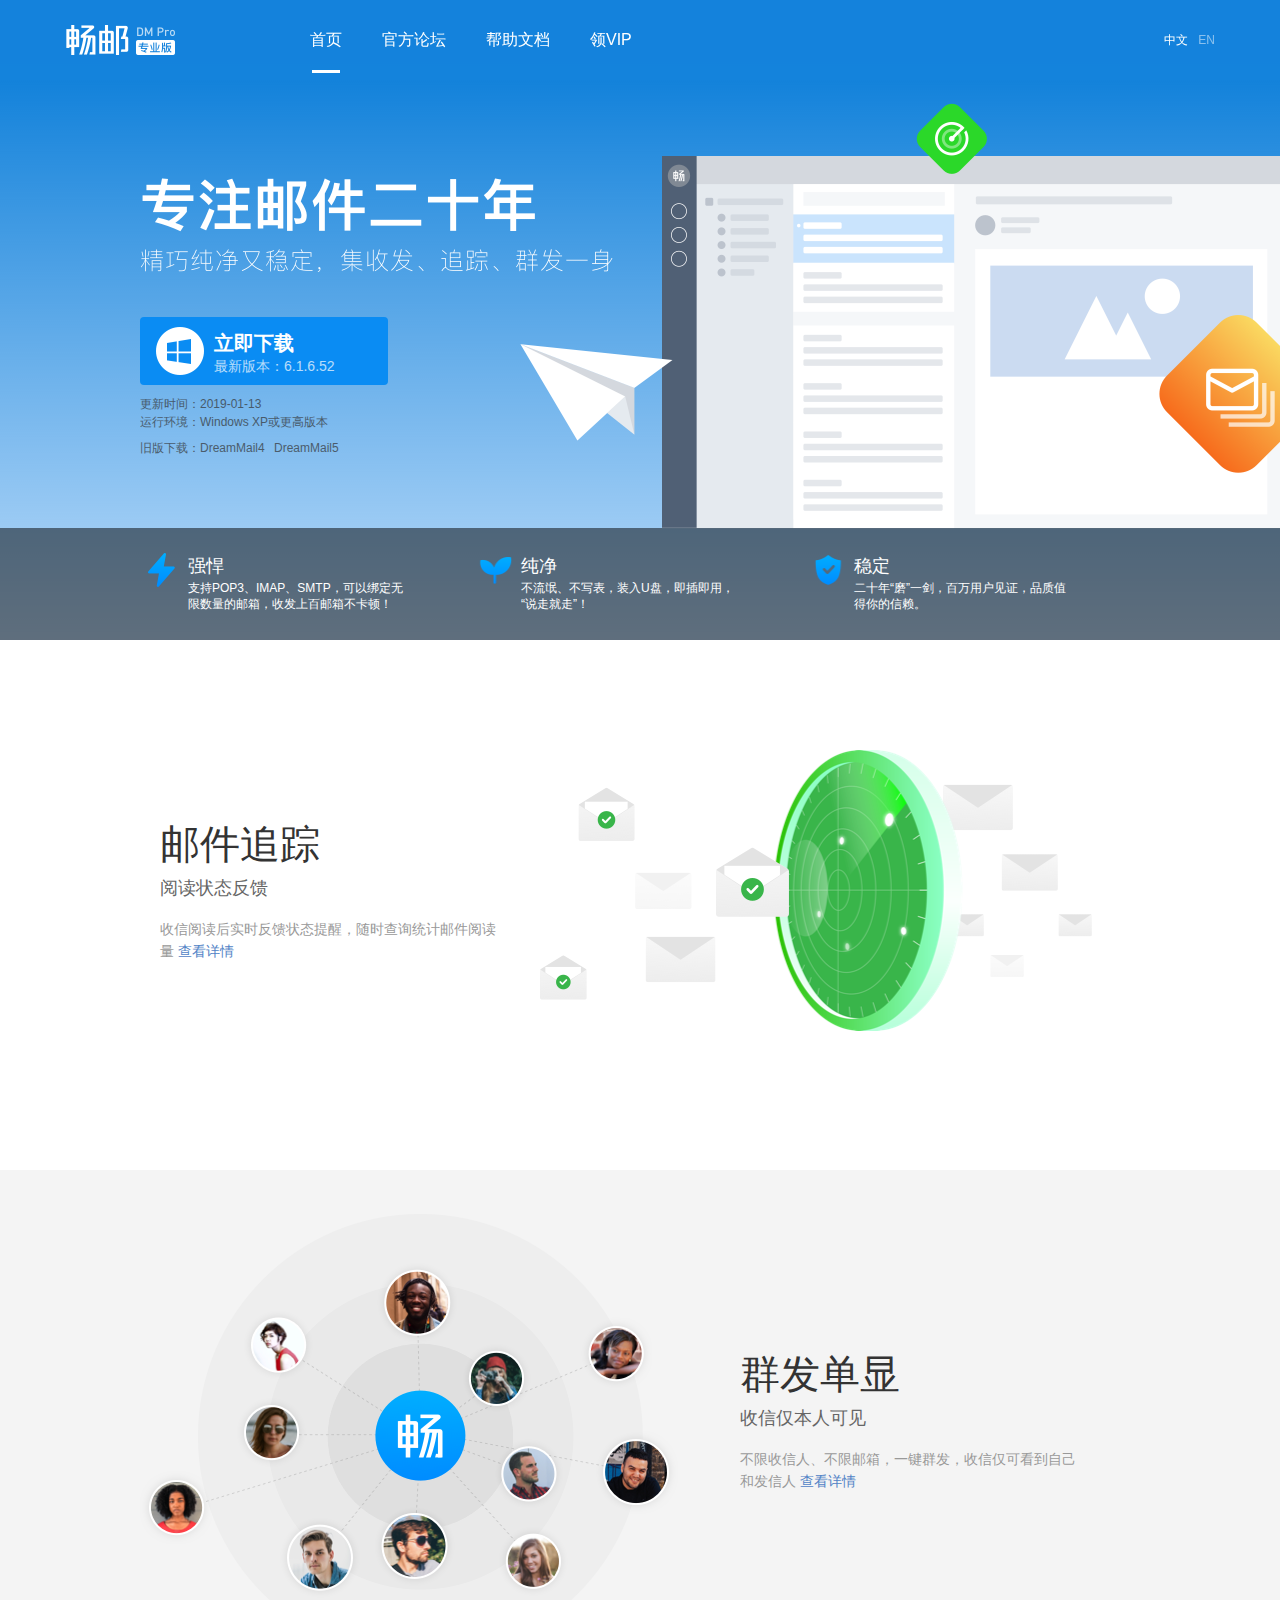
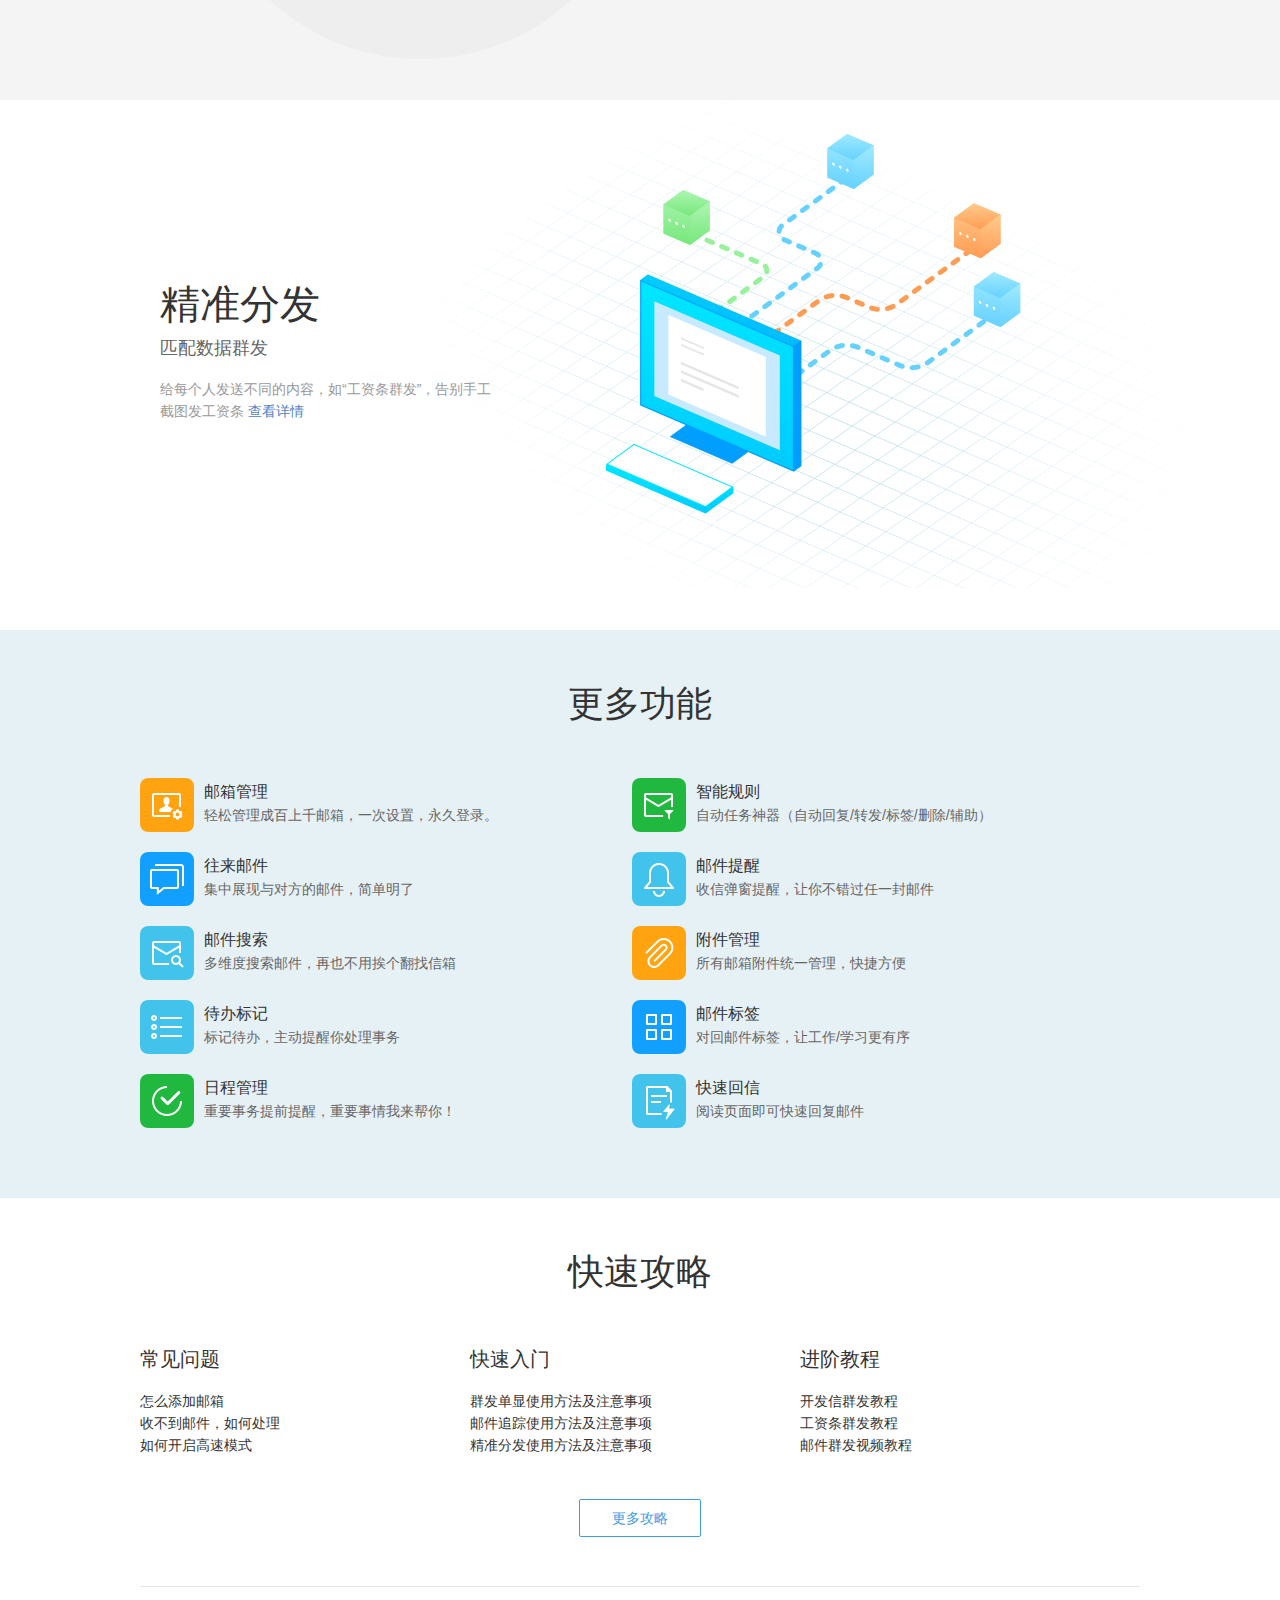
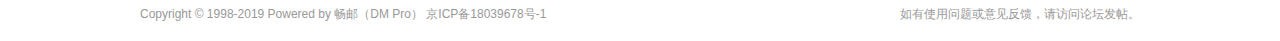
==== index.html @ c3b3b172 "首次上传" ====
<!doctype html>
<html>
<head>
	<meta charset="UTF-8">
	<link rel="stylesheet" type="text/css" href="style.css" />
	<title>畅邮（DM Pro）邮箱客户端，集邮箱管理，邮件收发、批量群发、阅读追踪，客户管理于一身！</title>
	<meta name="Keywords" content="邮箱，邮件，梦幻快车，畅邮，DM,DM Pro,dreammail，DreamMail，邮箱客户端，企业邮箱客户端，邮箱app，企业邮箱，邮箱管理，邮件管理，PC版邮箱，Windows版邮箱,外贸邮箱，外贸邮件，邮件群发，工资条群发，客户群发，免费群发">
    <meta name="description" content="畅邮（DM Pro）电子邮箱客户端：原DreamMail「梦幻快车」邮件客户端升级版，集邮箱管理、邮件收发、批量群发、客户管理、邮件追踪于一身，精巧！纯净！稳定！自诞生已有二十年历史，我们坚持梦想、不忘初衷！">
</head>
<body>
	<div class="top1">
		<div id="header">
			<div class="container">
				<div class="logo"> <a href="/" target=blank><img src="images/Logo@2x.png" width="170" height="40" alt=""/></a> </div>
				<ul class="nav">
					<li class="selected"><a href="/" target=blank>首页</a><span class="curr"></span></li>
					<li><a href="//bbs.cymailer.com/?web" target=blank>官方论坛</a><span class="curr"></span></li>
					<li><a href="//bbs.cymailer.com/t/help?web" target=blank>帮助文档</a><span class="curr"></span></li>
					<li><a href="http://bbs.cymailer.com/d/166?web" target=blank>领VIP</a><span class="curr"></span></li>
				</ul>
				<div class="language">
					<a href="/en">EN</a>
					<a class="curr" href="#">中文</a>
				</div>
			</div>
		</div>
		<div class="banner">
			<div class="container">
				<img class="slogan" src="images/text.png" width="473" height="95" alt="" />
				<a href="//dl.cy-email.com/dm6/Download/dmpro_setup6.1.6.52.exe" class="download"><i class="icon"></i><p>立即下载</p><span>最新版本：6.1.6.52</span></a>
				<div class="details">
					<p>更新时间：2019-01-13</p>
					<p>运行环境：Windows XP或更高版本</p>
					<p class="old_vesion">旧版下载：<a href="//vipdl.cy-email.com/dm4/DreamMail4692_Setup.exe">DreamMail4</a> <a href="//vipdl.cy-email.com/old/dm5_setup5.16.1009.1001.exe">DreamMail5</a></p>
				</div>
			</div>
			<div class="bg_img"></div>
		</div>
		<div class="features">
			<ul>
				<li>
					<img src="images/icon1.png" width="44" height="44" alt="" />
					<div class="content">
						<h2>强悍</h2>
						<p>支持POP3、IMAP、SMTP，可以绑定无限数量的邮箱，收发上百邮箱不卡顿！
							<p>
					</div>
				</li>
				<li>
					<img src="images/icon2.png" width="44" height="44" alt="" />
					<div class="content">
						<h2>纯净</h2>
						<p>不流氓、不写表，装入U盘，即插即用，“说走就走”！
							<p>
					</div>
				</li>
				<li>
					<img src="images/icon3.png" width="44" height="44" alt="" />
					<div class="content">
						<h2>稳定</h2>
						<p>二十年“磨”一剑，百万用户见证，品质值得你的信赖。
							<p>
					</div>
				</li>
			</ul>
		</div>
	</div>
	<div class="section2">
		<div class="wrap">
			<div class="describtion">
				<h1>邮件追踪</h1>
				<h2>阅读状态反馈</h2>
				<p>收信阅读后实时反馈状态提醒，随时查询统计邮件阅读量 <a href="//bbs.cymailer.com/d/198?web">查看详情</a></p>
			</div>
			<div class="des_pic"></div>
		</div>
	</div>
	<div class="section3">
		<div class="wrap">
			<div class="describtion">
				<h1>群发单显</h1>
				<h2>收信仅本人可见</h2>
				<p>不限收信人、不限邮箱，一键群发，收信仅可看到自己和发信人 <a href="//bbs.cymailer.com/d/197?web">查看详情</a></p>
			</div>
			<div class="des_pic"></div>
		</div>
	</div>
	<div class="section4">
		<div class="wrap">
			<div class="describtion">
				<h1>精准分发</h1>
				<h2>匹配数据群发</h2>
				<p>给每个人发送不同的内容，如“工资条群发”，告别手工截图发工资条 <a href="//bbs.cymailer.com/d/101?web">查看详情</a></p>
			</div>
			<div class="des_pic"></div>
		</div>
	</div>
	<div class="section5">
		<div>
			<h1>更多功能</h1></div>
		<ul>
			<li>
	    		<a href="//bbs.cymailer.com/d/101?web">
				<div class="icon"><i style="left:0; top:0;"></i></div>
				<h3>邮箱管理</h3>
				<p>轻松管理成百上千邮箱，一次设置，永久登录。</p>
				</a>
			</li>
			<li>
	    		<a href="//bbs.cymailer.com/d/101?web">
				<div class="icon"><i style="left:-74px; top:0;"></i></div>
				<h3>智能规则</h3>
				<p>自动任务神器（自动回复/转发/标签/删除/辅助）</p>
				</a>
			</li>
			<li>
	    		<a href="//bbs.cymailer.com/d/101?web">
				<div class="icon"><i style="left:0; top:-74px;"></i></div>
				<h3>往来邮件</h3>
				<p>集中展现与对方的邮件，简单明了</p>
				</a>
			</li>
			<li>
			    <a href="//bbs.cymailer.com/d/101?web">
				<div class="icon"><i style="left:-74px; top:-74px;"></i></div>
				<h3>邮件提醒</h3>
				<p>收信弹窗提醒，让你不错过任一封邮件</p>
				</a>
			</li>
			<li>
			    <a href="//bbs.cymailer.com/d/101?web">
				<div class="icon"><i style="left:0; top:-148px;"></i></div>
				<h3>邮件搜索</h3>
				<p>多维度搜索邮件，再也不用挨个翻找信箱</p>
				</a>
			</li>
			<li>
		        <a href="//bbs.cymailer.com/d/101?web">
				<div class="icon"><i style="left:-74px; top:-148px;"></i></div>
				<h3>附件管理</h3>
				<p>所有邮箱附件统一管理，快捷方便</p>
				</a>
			</li>
			<li>
		    	<a href="//bbs.cymailer.com/d/101?web">
				<div class="icon"><i style="left:0; top:-222px;"></i></div>
				<h3>待办标记</h3>
				<p>标记待办，主动提醒你处理事务</p>
				</a>
			</li>
			<li>
		     	<a href="//bbs.cymailer.com/d/101?web">
				<div class="icon"><i style="left:-74px; top:-222px;"></i></div>
				<h3>邮件标签</h3>
				<p>对回邮件标签，让工作/学习更有序</p>
				</a>
			</li>
			<li>
			    <a href="//bbs.cymailer.com/d/101?web">
				<div class="icon"><i style="left:0; top:-296px;"></i></div>
				<h3>日程管理</h3>
				<p>重要事务提前提醒，重要事情我来帮你！</p>
				</a>
			</li>
			<li>
		       	<a href="//bbs.cymailer.com/d/101?web">
				<div class="icon"><i style="left:-74px; top:-296px;"></i></div>
				<h3>快速回信</h3>
				<p>阅读页面即可快速回复邮件</p>
				</a>
			</li>
		</ul>

	</div>
	<div class="section6">
		<div>
			<h1>快速攻略</h1></div>
		<div class="wrap">
			<div class="container">
				<h3>常见问题</h3>
				<ul>
					<li><a href="//bbs.cymailer.com/d/213?web" target="_blank">怎么添加邮箱</a></li>
					<li><a href="//bbs.cymailer.com/d/213?web" target="_blank">收不到邮件，如何处理</a></li>
					<li><a href="//bbs.cymailer.com/d/213?web" target="_blank">如何开启高速模式</a></li>
				</ul>
			</div>
			<div class="container">
				<h3>快速入门</h3>
				<ul>
					<li><a href="//bbs.cymailer.com/d/197?web" target="_blank">群发单显使用方法及注意事项</a></li>
					<li><a href="//bbs.cymailer.com/d/198?web" target="_blank">邮件追踪使用方法及注意事项</a></li>
					<li><a href="//bbs.cymailer.com/d/101?web" target="_blank">精准分发使用方法及注意事项</a></li>
				</ul>
			</div>
			<div class="container">
				<h3>进阶教程</h3>
				<ul>
					<li><a href="//bbs.cymailer.com/d/217?web" target="_blank">开发信群发教程</a></li>
					<li><a href="//bbs.cymailer.com/d/101?web" target="_blank">工资条群发教程</a></li>
					<li><a href="//www.bilibili.com/video/av37903843?web" target="_blank">邮件群发视频教程</a></li>
				</ul>
			</div>
			<div style="clear:both;"></div>
			<a class="more_btn" href="//bbs.cymailer.com/t/help?web" target="_blank">更多攻略</a>
		</div>
	</div>
<div class="footer">
  <P>Copyright © 1998-2019 Powered by 畅邮（DM Pro）  京ICP备18039678号-1</P>
  <p class="contact">如有使用问题或意见反馈，请访问论坛发帖。</p>
</div>
 <script>
var _hmt = _hmt || [];
(function() {
  var hm = document.createElement("script");
  hm.src = "https://hm.baidu.com/hm.js?c8eb1fea9904729e9081ececd9c7c9c6";
  var s = document.getElementsByTagName("script")[0]; 
  s.parentNode.insertBefore(hm, s);
})();
 </script>
</body>
</html>
---- style.css ----
﻿/* CSS Document */

html, body, div, span, applet, object, iframe, h1, h2, h3, h4, h5, h6, p, blockquote, pre, a, abbr, acronym, address, big, cite, code, del, dfn, em, font, ins, kbd, q, s, samp, small, strike, strong, sub, sup, tt, var, dl, dt, dd, ol, ul, li, fieldset, form, label, legend, table, caption, tbody, tfoot, thead, tr, th, td {
  border: 0;
  font-family: inherit;
  font-size: 100%;
  font-style: inherit;
  font-weight: inherit;
  margin: 0;
  outline: 0;
  padding: 0;
  vertical-align: baseline;
}

article, aside, details, figcaption, figure, footer, header, hgroup, nav, section {
  display: block;
}

audio, canvas, video {
  display: inline-block;
  max-width: 100%;
}

html {
  overflow-y: scroll;
  -webkit-text-size-adjust: 100%;
  -ms-text-size-adjust: 100%;
}

body, button, input, select, textarea {
  color: #333333;
  font-family: "Microsoft YaHei", "SimSun", '\5b8b\4f53', sans-serif;
  font-size: 16px;
}

body {
  background: #fff;
  overflow: hidden;
  background-repeat: no-repeat;
  background-size: cover;
}

a {
  color: #333;
  text-decoration: none;
  cursor: pointer;
}

a:focus {
  outline-style: none;
  -moz-outline-style: none;
}

a:hover, a:active {
  outline: 0;
}

a:active, a:hover {
  color: #1a1a1a;
}

h1 {
  font-size: 40px;
  line-height: 48px;
  color: #333;
  padding: 10px 0;
}

h2 {
  font-size: 18px;
  line-height: 20px;
  color: #fff;
}


/*header*/

.top1 {
  height: 640px;
  background-image: url(images/bg.png);
  background-repeat: repeat-x;
  position: relative;
}

#header {
  width: 100%;
  height: 80px;
  overflow: hidden;
  position: fixed;
  background-color: #0078d7;
    background-color: rgba(20,131,219,.98);
  z-index: 9999;
}

#header .container {
  height: 80px;
  margin: 0 auto;
  padding: 0 60px;
}

#header ul.nav {
  height: 80px;
  float: left;
  margin-left: 60px;
}

#header ul li {
  display: block;
  float: left;
  color: #fff;
  position: relative;
}

#header ul li a {
  display: block;
  padding: 0 20px;
  font-size: 16px;
  height: 80px;
  line-height: 80px;
  color: #fff;
}

#header ul li.selected span.curr {
  width: 28px;
  height: 3px;
  display: block;
  position: absolute;
  background-color: #fff;
  top: 70px;
  left: 50%;
  margin-left: -14px;
}

.language a {
  transition: opacity 0.5s;
  -moz-transition: opacity 0.5s;
  /* Firefox 4 */
  -webkit-transition: opacity 0.5s;
  /* Safari 和 Chrome */
  -o-transition: opacity 0.5s;
  float: right;
  display: block;
  font-size: 12px;
  color: #fff;
  opacity: .5;
  line-height: 80px;
  padding: 0 5px;
  cursor: pointer;
}

.language a.curr, .language a:hover {
  transition: opacity 0.5s;
  -moz-transition: opacity 0.5s;
  /* Firefox 4 */
  -webkit-transition: opacity 0.5s;
  /* Safari 和 Chrome */
  -o-transition: opacity 0.5s;
  color: #fff;
  opacity: 1;
}

.logo {
  width: 170px;
  height: 40px;
  float: left;
  margin-top: 20px;
}


/*end header*/

.banner {
  width: 1000px;
  margin: 0 auto;
  height: 640px;
}

.banner .container {
  height: 640px;
  float: left;
}

.banner .bg_img {
  background-image: url(images/banner_pic01.png);
  background-repeat: no-repeat;
  background-size: 100%;
  position: relative;
  width: 798px;
  height: 426px;
  top: 103px;
  left: 380px;
}

.banner a.download {
  margin-top: 40px;
  display: block;
  width: 248px;
  height: 58px;
  border-radius: 4px;
  background-color: #0A8CF3;
  transition: background-color 0.3s;
  -moz-transition: background-color 0.3s;
  /* Firefox 4 */
  -webkit-transition: background-color 0.3s;
  /* Safari 和 Chrome */
  -o-transition: background-color 0.3s;
  padding-top: 10px;
}

.banner .download i {
  width: 48px;
  height: 48px;
  display: block;
  background-image: url(images/windows.png);
  background-repeat: no-repeat;
  background-size: 100%;
  margin-left: 16px;
  float: left;
  position: relative;
}

.banner .download p {
  float: left;
  font-size: 20px;
  color: #fff;
  font-weight: bold;
  line-height: 20px;
  margin: 6px 0 0 10px;
  width: 120px;
}

.banner .download span {
  display: block;
  float: left;
  font-size: 14px;
  line-height: 14px;
  color: #fff;
  opacity: .7;
  margin: 6px 0 0 10px;
  width: 140px;
}

.banner .download:hover {
  background-color: #007EE1;
  transition: background-color 0.3s;
  -moz-transition: background-color 0.3s;
  /* Firefox 4 */
  -webkit-transition: background-color 0.3s;
  /* Safari 和 Chrome */
  -o-transition: background-color 0.3s;
}

.banner .download:active {
  background-color: #006EC5;
}

.details {
  margin-top: 10px;
  font-size: 12px;
  line-height: 18px;
  opacity: .7;
}

.details a {
  margin-right: 6px;
}

.old_vesion {
  margin-top: 8px;
}

.slogan {
  margin-top: 178px;
}

.features {
  width: 100%;
  height: 112px;
  background-color: rgba(0, 0, 0, 0.5);
  position: absolute;
  bottom: 0px;
}

.features ul {
  width: 1000px;
  margin: 20px auto;
}

.features ul li {
  width: 333px;
  height: 112px;
  float: left;
  font-size: 12px;
  line-height: 16px;
  color: #fff;
  list-style: none;
}

.features ul li h2 {
  margin: 8px 0 4px 0;
}

.features ul li img {
  float: left;
  margin-right: 4px;
}

.features ul li .content {
  float: left;
  width: 220px;
}

.wrap {
  width: 1000px;
  height: 520px;
  margin: 0px auto;
  padding-top: 10px;
  position: relative;
}

.wrap h1 {
  margin-top: 160px;
  margin-left: 20px;
}

.wrap h2 {
  margin-left: 20px;
  color: #666;
}

.wrap p {
  margin: 20px 0 0 20px;
  color: #999;
  font-size: 14px;
  line-height: 22px;
  width: 340px;
}

.wrap p a {
  color: #5183C6
}

.section2 {
  background-color: #fff;
}

.section2 .des_pic{
  width: 552px;
  height: 281px;
  background-image: url(images/sec1.png);
  position: absolute;
  top: 110px;
  left: 400px;
}

.section3 h1{
  margin-left: 600px;
}
.section3 h2{
  margin-left: 600px;
}
.section3 p{
  margin-left: 600px;
}

.section3 {
  background-color: #f4f4f4;
}

.section3 .des_pic{
  width: 538px;
  height: 445px;
  background-image: url(images/sec2.png);
  position: absolute;
  top: 44px;
  left: 0px;
}

.section4 {
  background-color: #fff;
}

.section4 .des_pic{
  width: 842px;
  height: 488px;
  background-image: url(images/sec3.png);
  position: absolute;
  top: 0px;
  left: 240px;
}

.section5{
  padding: 40px 0 60px 0;
  background: #E6F1F6;
}

.section5 h1{
  font-size: 36px;
  text-align: center;
  margin-bottom: 30px;
}

.section5 ul{
  width: 1000px;
  margin: 0 auto;
  overflow: hidden;
}

.section5 ul li .icon{
  display: block;
  width: 54px;
  height: 54px;
  float: left;
  margin-right: 10px;
  overflow: hidden;
  position: relative;
}

.section5 i{
  display: block;
  width: 128px;
  height: 350px;
  position: absolute;
  background-image: url(images/func_icon.png);
}

.section5 ul li{
  list-style: none;
  height: 54px;
  width: 412px;
  margin:10px 80px 10px 0;
  float: left;
}

.section5 ul li h3{
  font-size: 16px;
  color: #333;
  margin-top: 4px;
}

.section5 ul li p{
  font-size: 14px;
  color: #666;
  margin-top: 4px;
}

.section5 a:hover{
background:none;color:#426799;text-decoration:none
}


.section6{
  background: #fff;
  padding: 40px 0;
}

.section6 h1{
  font-size: 36px;
  text-align: center;
  margin-bottom: 30px;
}

.section6 .contaner{
  width: 320px;
  margin-right: 12px;
}

.section6 h3{
  font-size: 20px;
  margin-bottom: 20px;
}
.section6 .wrap{
  height: 200px;
}
.section6 ul li{
  list-style: none;
  height: 22px;
  width: 300px;;
  font-size: 14px;
  overflow: hidden;
}

.section6 .container{
  float: left;
  margin-right: 30px;
}

.section6 .more_btn{
  display: block;
  margin: 0 auto;
  margin-top: 40px;
  text-align: center;
  line-height: 36px;
  width: 120px;
  height: 36px;
  font-size: 14px;
  color: #429CE3;
  border:1px solid #429CE3;
  clear: both;
  border-radius: 2px;
}

.section6 a:hover{
  color: #429CE3;
}


.footer{
  width: 1000px;
  height: 54px;
  line-height: 54px;
  margin: 0 auto;
  border-top: 1px solid #e6e6e6;
}

.footer p{
  font-size: 12px;
  color: #999;
  float: left;
}

.footer .contact{
  float: right;
}
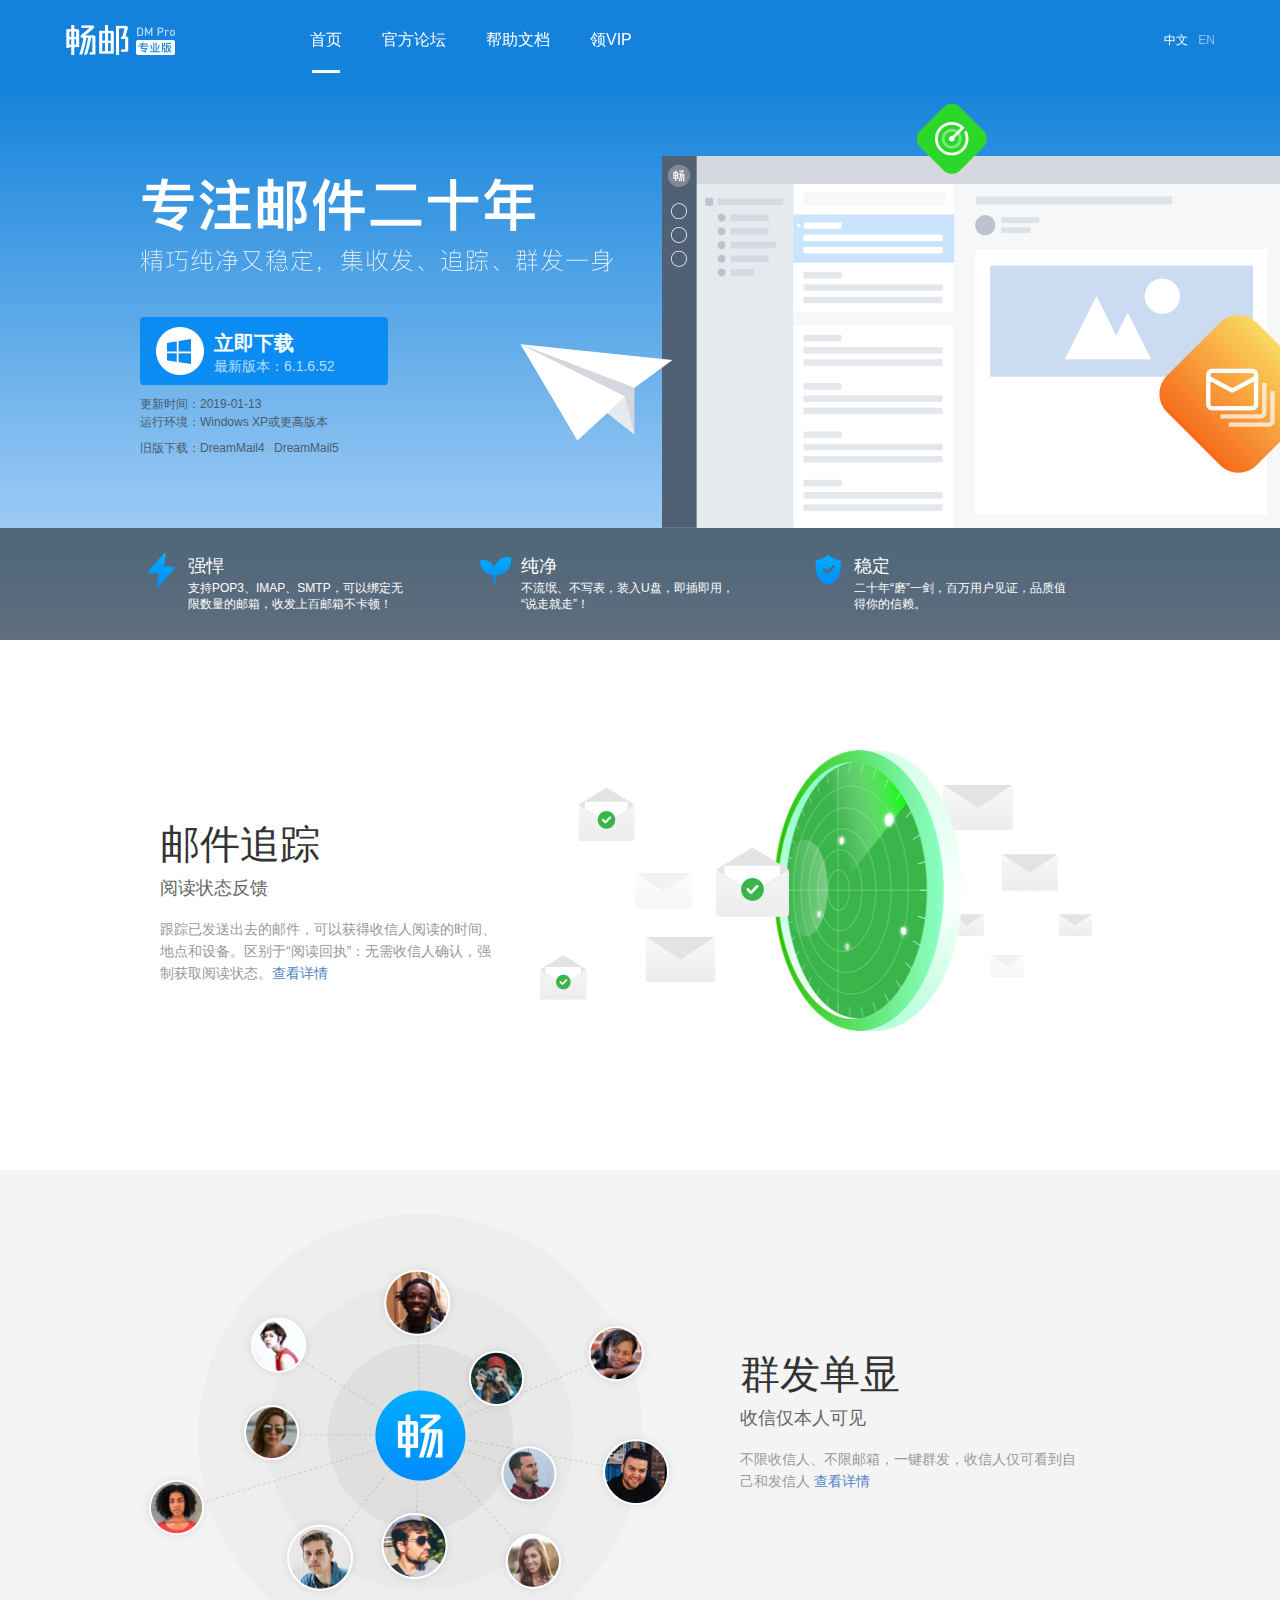
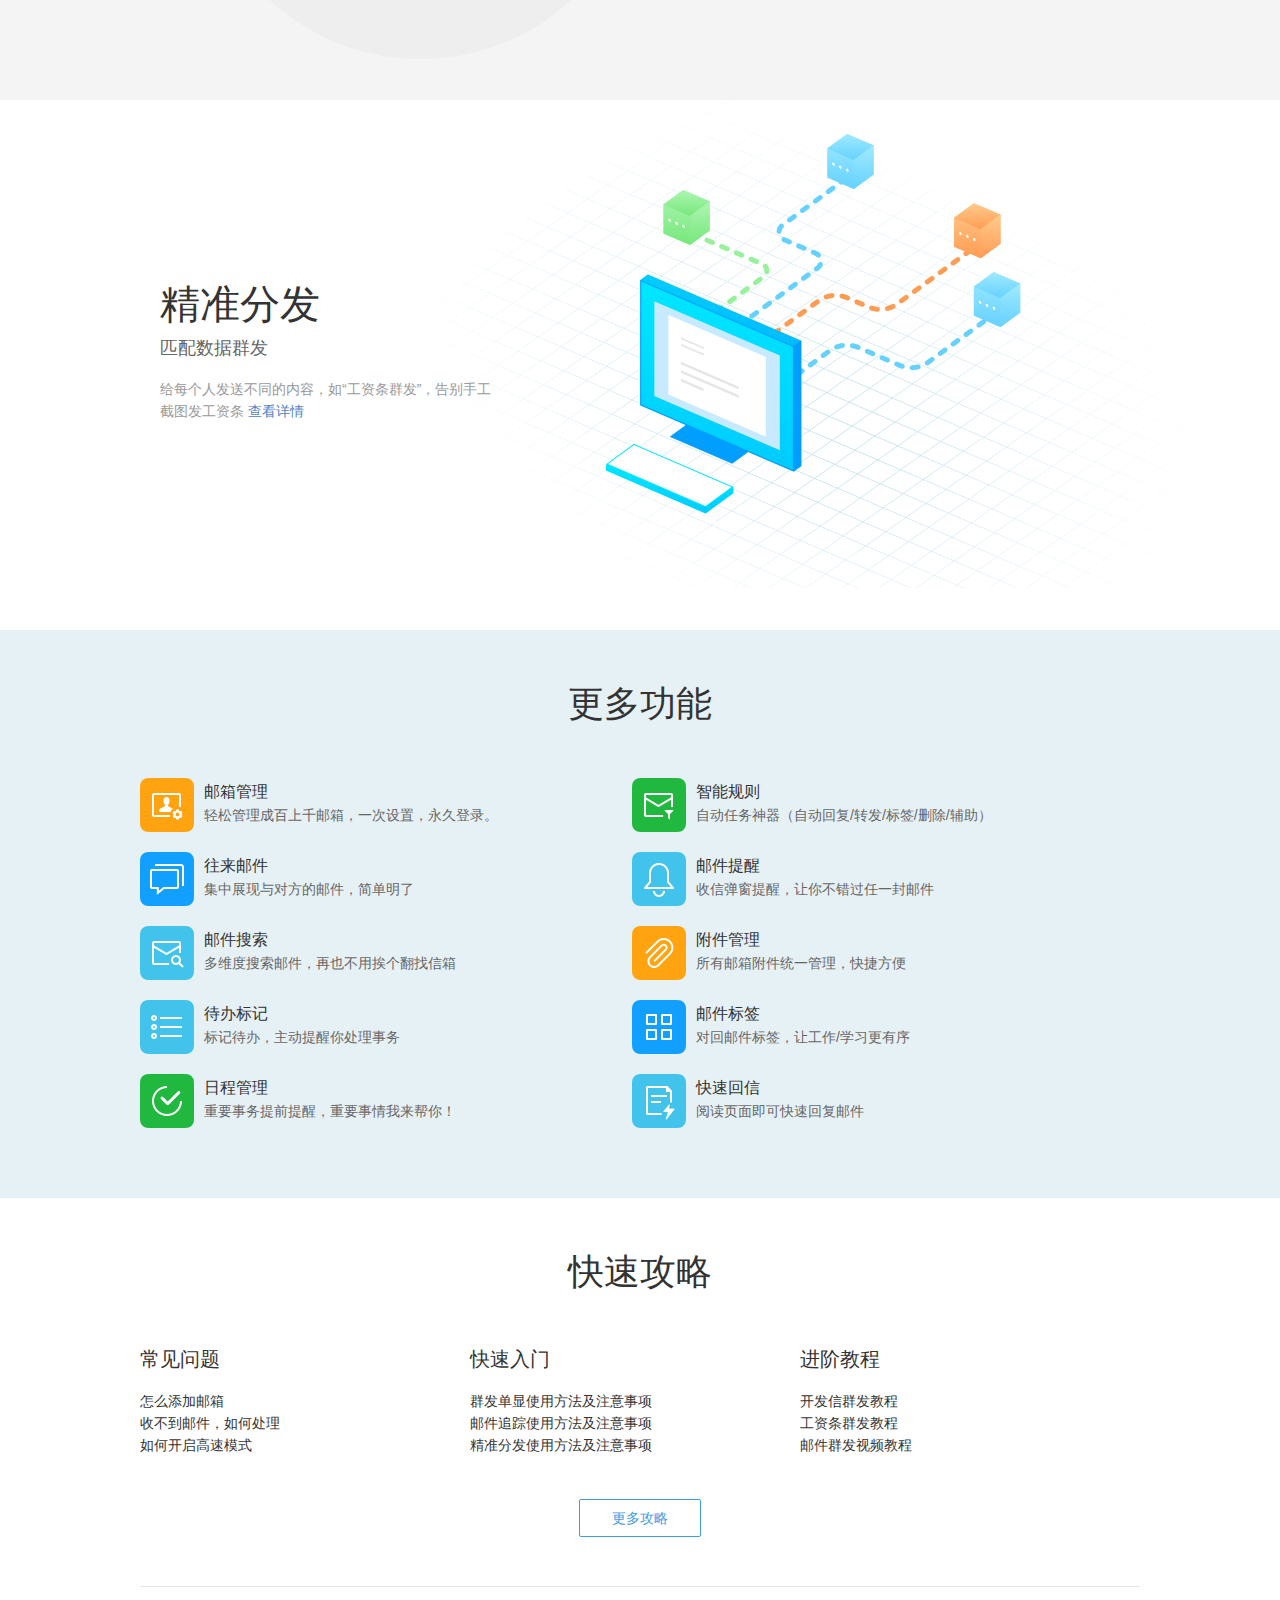
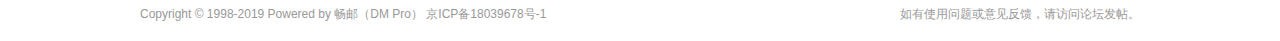
==== commit de59c403: "Update index.html" ====
--- a/index.html
+++ b/index.html
@@ -11,11 +11,11 @@
 	<div class="top1">
 		<div id="header">
 			<div class="container">
-				<div class="logo"> <a href="/" target=blank><img src="images/Logo@2x.png" width="170" height="40" alt=""/></a> </div>
+				<div class="logo"> <a href="http://www.cy-email.com/" target=blank><img src="images/Logo@2x.png" width="170" height="40" alt="DM PRO"/></a> </div>
 				<ul class="nav">
-					<li class="selected"><a href="/" target=blank>首页</a><span class="curr"></span></li>
-					<li><a href="//bbs.cymailer.com/?web" target=blank>官方论坛</a><span class="curr"></span></li>
-					<li><a href="//bbs.cymailer.com/t/help?web" target=blank>帮助文档</a><span class="curr"></span></li>
+					<li class="selected"><a href="http://www.cy-email.com/" target=blank>首页</a><span class="curr"></span></li>
+					<li><a href="http://bbs.cymailer.com/?web" target=blank>官方论坛</a><span class="curr"></span></li>
+					<li><a href="http://bbs.cymailer.com/t/help?web" target=blank>帮助文档</a><span class="curr"></span></li>
 					<li><a href="http://bbs.cymailer.com/d/166?web" target=blank>领VIP</a><span class="curr"></span></li>
 				</ul>
 				<div class="language">
@@ -27,11 +27,11 @@
 		<div class="banner">
 			<div class="container">
 				<img class="slogan" src="images/text.png" width="473" height="95" alt="" />
-				<a href="//dl.cy-email.com/dm6/Download/dmpro_setup6.1.6.52.exe" class="download"><i class="icon"></i><p>立即下载</p><span>最新版本：6.1.6.52</span></a>
+				<a href="http://dl.cy-email.com/dm6/Download/dmpro_setup6.1.6.52.exe" class="download"><i class="icon"></i><p>立即下载</p><span>最新版本：6.1.6.52</span></a>
 				<div class="details">
 					<p>更新时间：2019-01-13</p>
 					<p>运行环境：Windows XP或更高版本</p>
-					<p class="old_vesion">旧版下载：<a href="//vipdl.cy-email.com/dm4/DreamMail4692_Setup.exe">DreamMail4</a> <a href="//vipdl.cy-email.com/old/dm5_setup5.16.1009.1001.exe">DreamMail5</a></p>
+					<p class="old_vesion">旧版下载：<a href="http://vipdl.cy-email.com/dm4/DreamMail4692_Setup.exe">DreamMail4</a> <a href="http://vipdl.cy-email.com/old/dm5_setup5.16.1009.1001.exe">DreamMail5</a></p>
 				</div>
 			</div>
 			<div class="bg_img"></div>
@@ -70,7 +70,7 @@
 			<div class="describtion">
 				<h1>邮件追踪</h1>
 				<h2>阅读状态反馈</h2>
-				<p>收信阅读后实时反馈状态提醒，随时查询统计邮件阅读量 <a href="//bbs.cymailer.com/d/198?web">查看详情</a></p>
+				<p>跟踪已发送出去的邮件，可以获得收信人阅读的时间、地点和设备。区别于“阅读回执”：无需收信人确认，强制获取阅读状态。<a href="http://bbs.cymailer.com/d/198?web">查看详情</a></p>
 			</div>
 			<div class="des_pic"></div>
 		</div>
@@ -80,7 +80,7 @@
 			<div class="describtion">
 				<h1>群发单显</h1>
 				<h2>收信仅本人可见</h2>
-				<p>不限收信人、不限邮箱，一键群发，收信仅可看到自己和发信人 <a href="//bbs.cymailer.com/d/197?web">查看详情</a></p>
+				<p>不限收信人、不限邮箱，一键群发，收信人仅可看到自己和发信人 <a href="http://bbs.cymailer.com/d/197?web">查看详情</a></p>
 			</div>
 			<div class="des_pic"></div>
 		</div>
@@ -90,7 +90,7 @@
 			<div class="describtion">
 				<h1>精准分发</h1>
 				<h2>匹配数据群发</h2>
-				<p>给每个人发送不同的内容，如“工资条群发”，告别手工截图发工资条 <a href="//bbs.cymailer.com/d/101?web">查看详情</a></p>
+				<p>给每个人发送不同的内容，如“工资条群发”，告别手工截图发工资条 <a href="http://bbs.cymailer.com/d/101?web">查看详情</a></p>
 			</div>
 			<div class="des_pic"></div>
 		</div>
@@ -100,70 +100,70 @@
 			<h1>更多功能</h1></div>
 		<ul>
 			<li>
-	    		<a href="//bbs.cymailer.com/d/101?web">
+	    		<a href="http://bbs.cymailer.com/?web">
 				<div class="icon"><i style="left:0; top:0;"></i></div>
 				<h3>邮箱管理</h3>
 				<p>轻松管理成百上千邮箱，一次设置，永久登录。</p>
 				</a>
 			</li>
 			<li>
-	    		<a href="//bbs.cymailer.com/d/101?web">
+	    		<a href="http://bbs.cymailer.com/?web">
 				<div class="icon"><i style="left:-74px; top:0;"></i></div>
 				<h3>智能规则</h3>
 				<p>自动任务神器（自动回复/转发/标签/删除/辅助）</p>
 				</a>
 			</li>
 			<li>
-	    		<a href="//bbs.cymailer.com/d/101?web">
+	    		<a href="http://bbs.cymailer.com/?web">
 				<div class="icon"><i style="left:0; top:-74px;"></i></div>
 				<h3>往来邮件</h3>
 				<p>集中展现与对方的邮件，简单明了</p>
 				</a>
 			</li>
 			<li>
-			    <a href="//bbs.cymailer.com/d/101?web">
+			    <a href="http://bbs.cymailer.com/?web">
 				<div class="icon"><i style="left:-74px; top:-74px;"></i></div>
 				<h3>邮件提醒</h3>
 				<p>收信弹窗提醒，让你不错过任一封邮件</p>
 				</a>
 			</li>
 			<li>
-			    <a href="//bbs.cymailer.com/d/101?web">
+			    <a href="http://bbs.cymailer.com/?web">
 				<div class="icon"><i style="left:0; top:-148px;"></i></div>
 				<h3>邮件搜索</h3>
 				<p>多维度搜索邮件，再也不用挨个翻找信箱</p>
 				</a>
 			</li>
 			<li>
-		        <a href="//bbs.cymailer.com/d/101?web">
+		        <a href="http://bbs.cymailer.com/web">
 				<div class="icon"><i style="left:-74px; top:-148px;"></i></div>
 				<h3>附件管理</h3>
 				<p>所有邮箱附件统一管理，快捷方便</p>
 				</a>
 			</li>
 			<li>
-		    	<a href="//bbs.cymailer.com/d/101?web">
+		    	<a href="http://bbs.cymailer.com/?web">
 				<div class="icon"><i style="left:0; top:-222px;"></i></div>
 				<h3>待办标记</h3>
 				<p>标记待办，主动提醒你处理事务</p>
 				</a>
 			</li>
 			<li>
-		     	<a href="//bbs.cymailer.com/d/101?web">
+		     	<a href="http://bbs.cymailer.com/?web">
 				<div class="icon"><i style="left:-74px; top:-222px;"></i></div>
 				<h3>邮件标签</h3>
 				<p>对回邮件标签，让工作/学习更有序</p>
 				</a>
 			</li>
 			<li>
-			    <a href="//bbs.cymailer.com/d/101?web">
+			    <a href="http://bbs.cymailer.com/?web">
 				<div class="icon"><i style="left:0; top:-296px;"></i></div>
 				<h3>日程管理</h3>
 				<p>重要事务提前提醒，重要事情我来帮你！</p>
 				</a>
 			</li>
 			<li>
-		       	<a href="//bbs.cymailer.com/d/101?web">
+		       	<a href="http://bbs.cymailer.com/?web">
 				<div class="icon"><i style="left:-74px; top:-296px;"></i></div>
 				<h3>快速回信</h3>
 				<p>阅读页面即可快速回复邮件</p>
@@ -179,29 +179,29 @@
 			<div class="container">
 				<h3>常见问题</h3>
 				<ul>
-					<li><a href="//bbs.cymailer.com/d/213?web" target="_blank">怎么添加邮箱</a></li>
-					<li><a href="//bbs.cymailer.com/d/213?web" target="_blank">收不到邮件，如何处理</a></li>
-					<li><a href="//bbs.cymailer.com/d/213?web" target="_blank">如何开启高速模式</a></li>
+					<li><a href="http://bbs.cymailer.com/d/213?web" target="_blank">怎么添加邮箱</a></li>
+					<li><a href="http://bbs.cymailer.com/d/213?web" target="_blank">收不到邮件，如何处理</a></li>
+					<li><a href="http://bbs.cymailer.com/d/213?web" target="_blank">如何开启高速模式</a></li>
 				</ul>
 			</div>
 			<div class="container">
 				<h3>快速入门</h3>
 				<ul>
-					<li><a href="//bbs.cymailer.com/d/197?web" target="_blank">群发单显使用方法及注意事项</a></li>
-					<li><a href="//bbs.cymailer.com/d/198?web" target="_blank">邮件追踪使用方法及注意事项</a></li>
-					<li><a href="//bbs.cymailer.com/d/101?web" target="_blank">精准分发使用方法及注意事项</a></li>
+					<li><a href="http://bbs.cymailer.com/d/197?web" target="_blank">群发单显使用方法及注意事项</a></li>
+					<li><a href="http://bbs.cymailer.com/d/198?web" target="_blank">邮件追踪使用方法及注意事项</a></li>
+					<li><a href="http://bbs.cymailer.com/d/101?web" target="_blank">精准分发使用方法及注意事项</a></li>
 				</ul>
 			</div>
 			<div class="container">
 				<h3>进阶教程</h3>
 				<ul>
-					<li><a href="//bbs.cymailer.com/d/217?web" target="_blank">开发信群发教程</a></li>
-					<li><a href="//bbs.cymailer.com/d/101?web" target="_blank">工资条群发教程</a></li>
-					<li><a href="//www.bilibili.com/video/av37903843?web" target="_blank">邮件群发视频教程</a></li>
+					<li><a href="http://bbs.cymailer.com/d/217?web" target="_blank">开发信群发教程</a></li>
+					<li><a href="http://bbs.cymailer.com/d/101?web" target="_blank">工资条群发教程</a></li>
+					<li><a href="http://www.bilibili.com/video/av37903843?web" target="_blank">邮件群发视频教程</a></li>
 				</ul>
 			</div>
 			<div style="clear:both;"></div>
-			<a class="more_btn" href="//bbs.cymailer.com/t/help?web" target="_blank">更多攻略</a>
+			<a class="more_btn" href="http://bbs.cymailer.com/t/help?web" target="_blank">更多攻略</a>
 		</div>
 	</div>
 <div class="footer">
@@ -212,7 +212,7 @@
 var _hmt = _hmt || [];
 (function() {
   var hm = document.createElement("script");
-  hm.src = "https://hm.baidu.com/hm.js?c8eb1fea9904729e9081ececd9c7c9c6";
+  hm.src = "https:http://hm.baidu.com/hm.js?c8eb1fea9904729e9081ececd9c7c9c6";
   var s = document.getElementsByTagName("script")[0]; 
   s.parentNode.insertBefore(hm, s);
 })();
--- a/style.css
+++ b/style.css
@@ -129,6 +129,9 @@
   top: 70px;
   left: 50%;
   margin-left: -14px;
+}
+#header ul li a:hover{
+ color:#00b5e5
 }
 
 .language a {
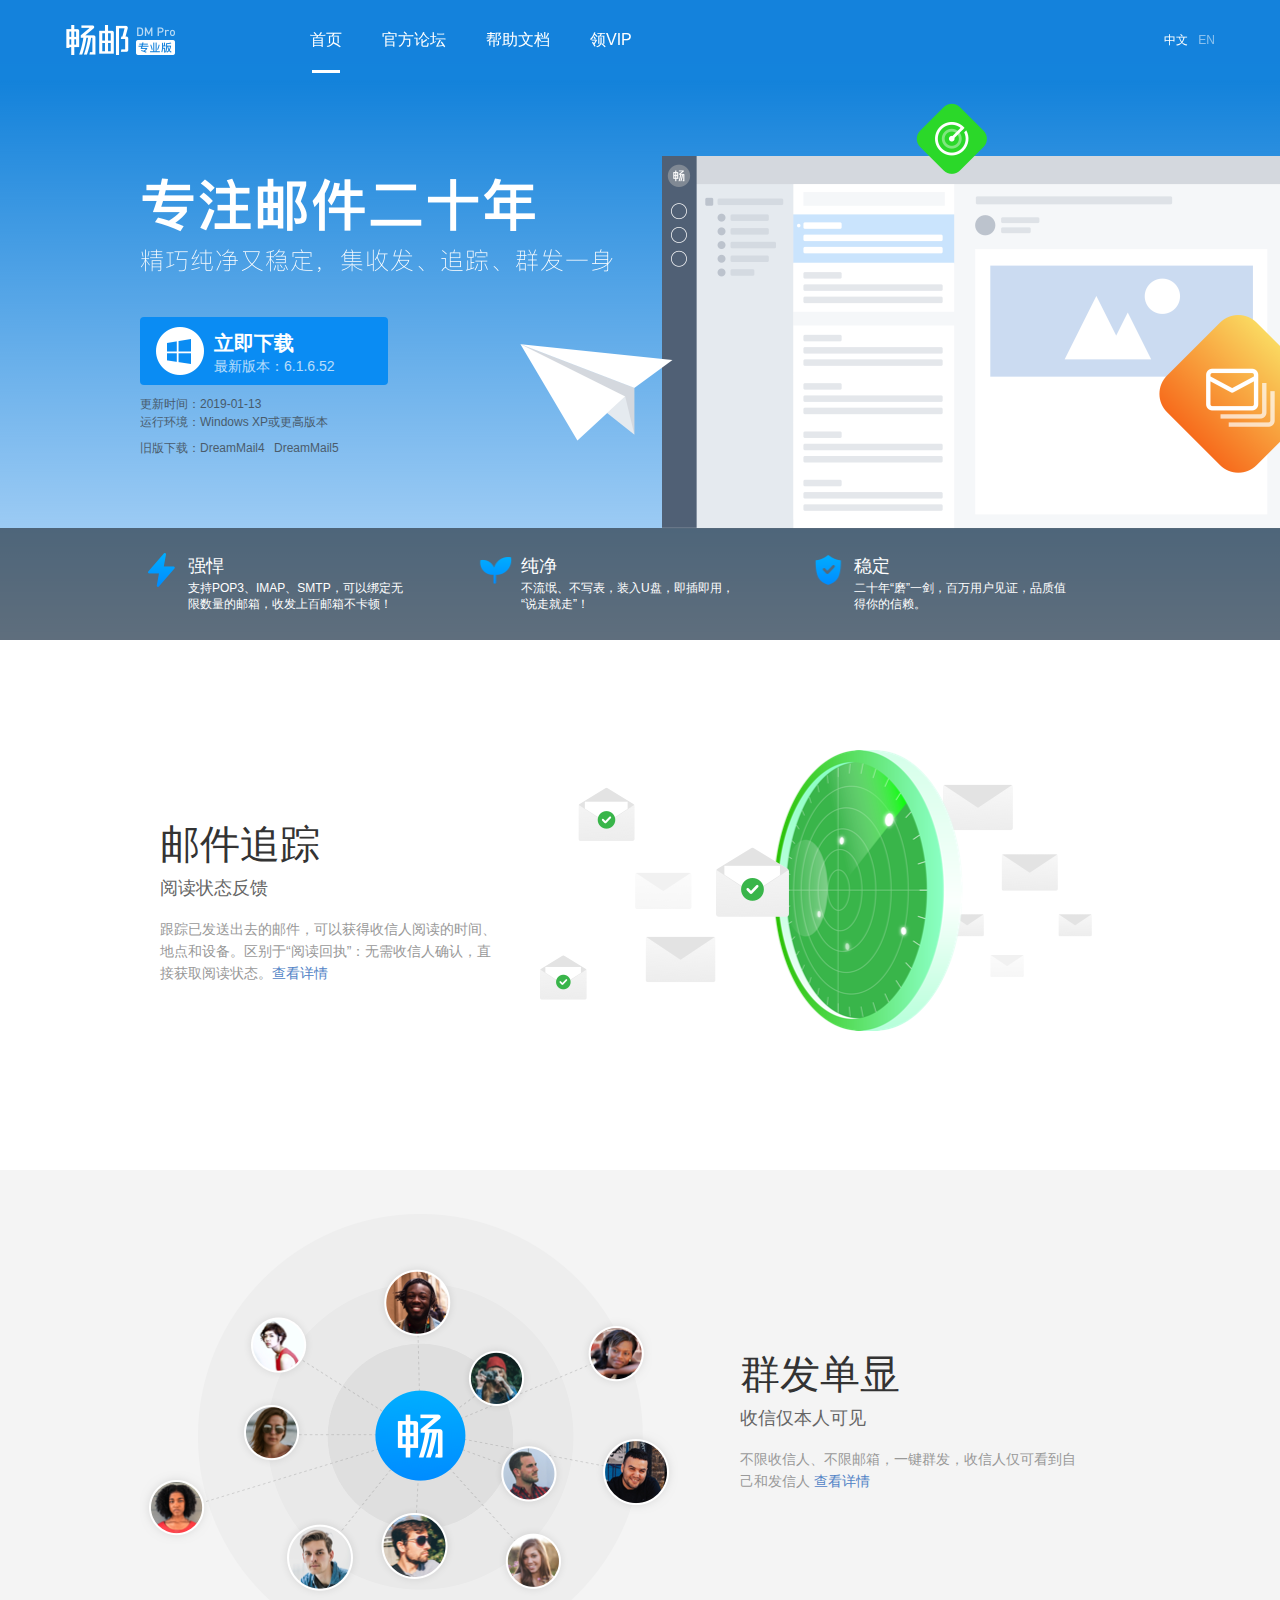
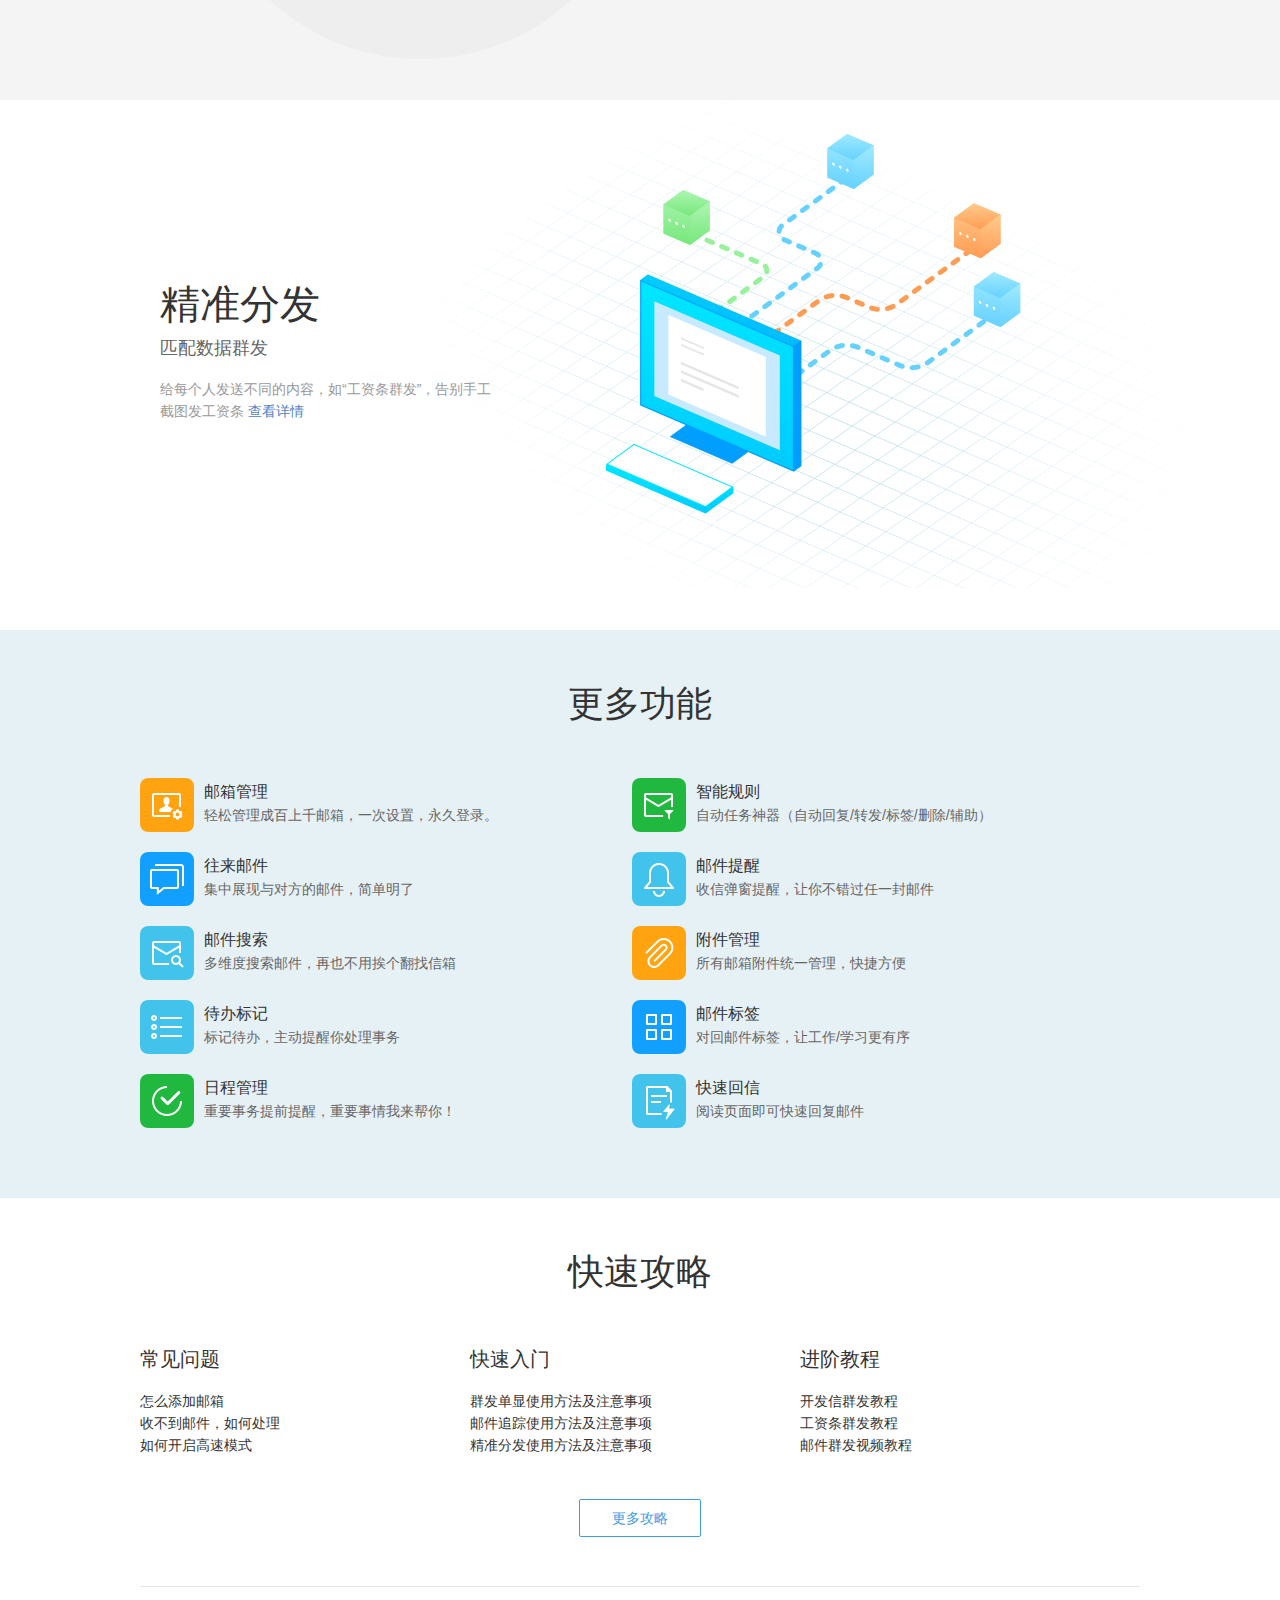
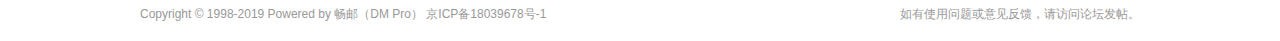
==== commit 2278ae16: "Update index.html" ====
--- a/index.html
+++ b/index.html
@@ -19,7 +19,7 @@
 					<li><a href="http://bbs.cymailer.com/d/166?web" target=blank>领VIP</a><span class="curr"></span></li>
 				</ul>
 				<div class="language">
-					<a href="/en">EN</a>
+					<a href="http://www.cy-email.com/en/">EN</a>
 					<a class="curr" href="#">中文</a>
 				</div>
 			</div>
@@ -70,7 +70,7 @@
 			<div class="describtion">
 				<h1>邮件追踪</h1>
 				<h2>阅读状态反馈</h2>
-				<p>跟踪已发送出去的邮件，可以获得收信人阅读的时间、地点和设备。区别于“阅读回执”：无需收信人确认，强制获取阅读状态。<a href="http://bbs.cymailer.com/d/198?web">查看详情</a></p>
+				<p>跟踪已发送出去的邮件，可以获得收信人阅读的时间、地点和设备。区别于“阅读回执”：无需收信人确认，直接获取阅读状态。<a href="http://bbs.cymailer.com/d/198?web">查看详情</a></p>
 			</div>
 			<div class="des_pic"></div>
 		</div>
@@ -100,14 +100,14 @@
 			<h1>更多功能</h1></div>
 		<ul>
 			<li>
-	    		<a href="http://bbs.cymailer.com/?web">
+	    		<a href="http://bbs.cymailer.com/d/201?web">
 				<div class="icon"><i style="left:0; top:0;"></i></div>
 				<h3>邮箱管理</h3>
 				<p>轻松管理成百上千邮箱，一次设置，永久登录。</p>
 				</a>
 			</li>
 			<li>
-	    		<a href="http://bbs.cymailer.com/?web">
+	    		<a href="http://bbs.cymailer.com/d/206?web">
 				<div class="icon"><i style="left:-74px; top:0;"></i></div>
 				<h3>智能规则</h3>
 				<p>自动任务神器（自动回复/转发/标签/删除/辅助）</p>
@@ -135,7 +135,7 @@
 				</a>
 			</li>
 			<li>
-		        <a href="http://bbs.cymailer.com/web">
+		        <a href="http://bbs.cymailer.com/d/212?web">
 				<div class="icon"><i style="left:-74px; top:-148px;"></i></div>
 				<h3>附件管理</h3>
 				<p>所有邮箱附件统一管理，快捷方便</p>
@@ -149,7 +149,7 @@
 				</a>
 			</li>
 			<li>
-		     	<a href="http://bbs.cymailer.com/?web">
+		     	<a href="http://bbs.cymailer.com/d/208?web">
 				<div class="icon"><i style="left:-74px; top:-222px;"></i></div>
 				<h3>邮件标签</h3>
 				<p>对回邮件标签，让工作/学习更有序</p>
@@ -195,7 +195,7 @@
 			<div class="container">
 				<h3>进阶教程</h3>
 				<ul>
-					<li><a href="http://bbs.cymailer.com/d/217?web" target="_blank">开发信群发教程</a></li>
+					<li><a href="http://bbs.cymailer.com/d/216?web" target="_blank">开发信群发教程</a></li>
 					<li><a href="http://bbs.cymailer.com/d/101?web" target="_blank">工资条群发教程</a></li>
 					<li><a href="http://www.bilibili.com/video/av37903843?web" target="_blank">邮件群发视频教程</a></li>
 				</ul>
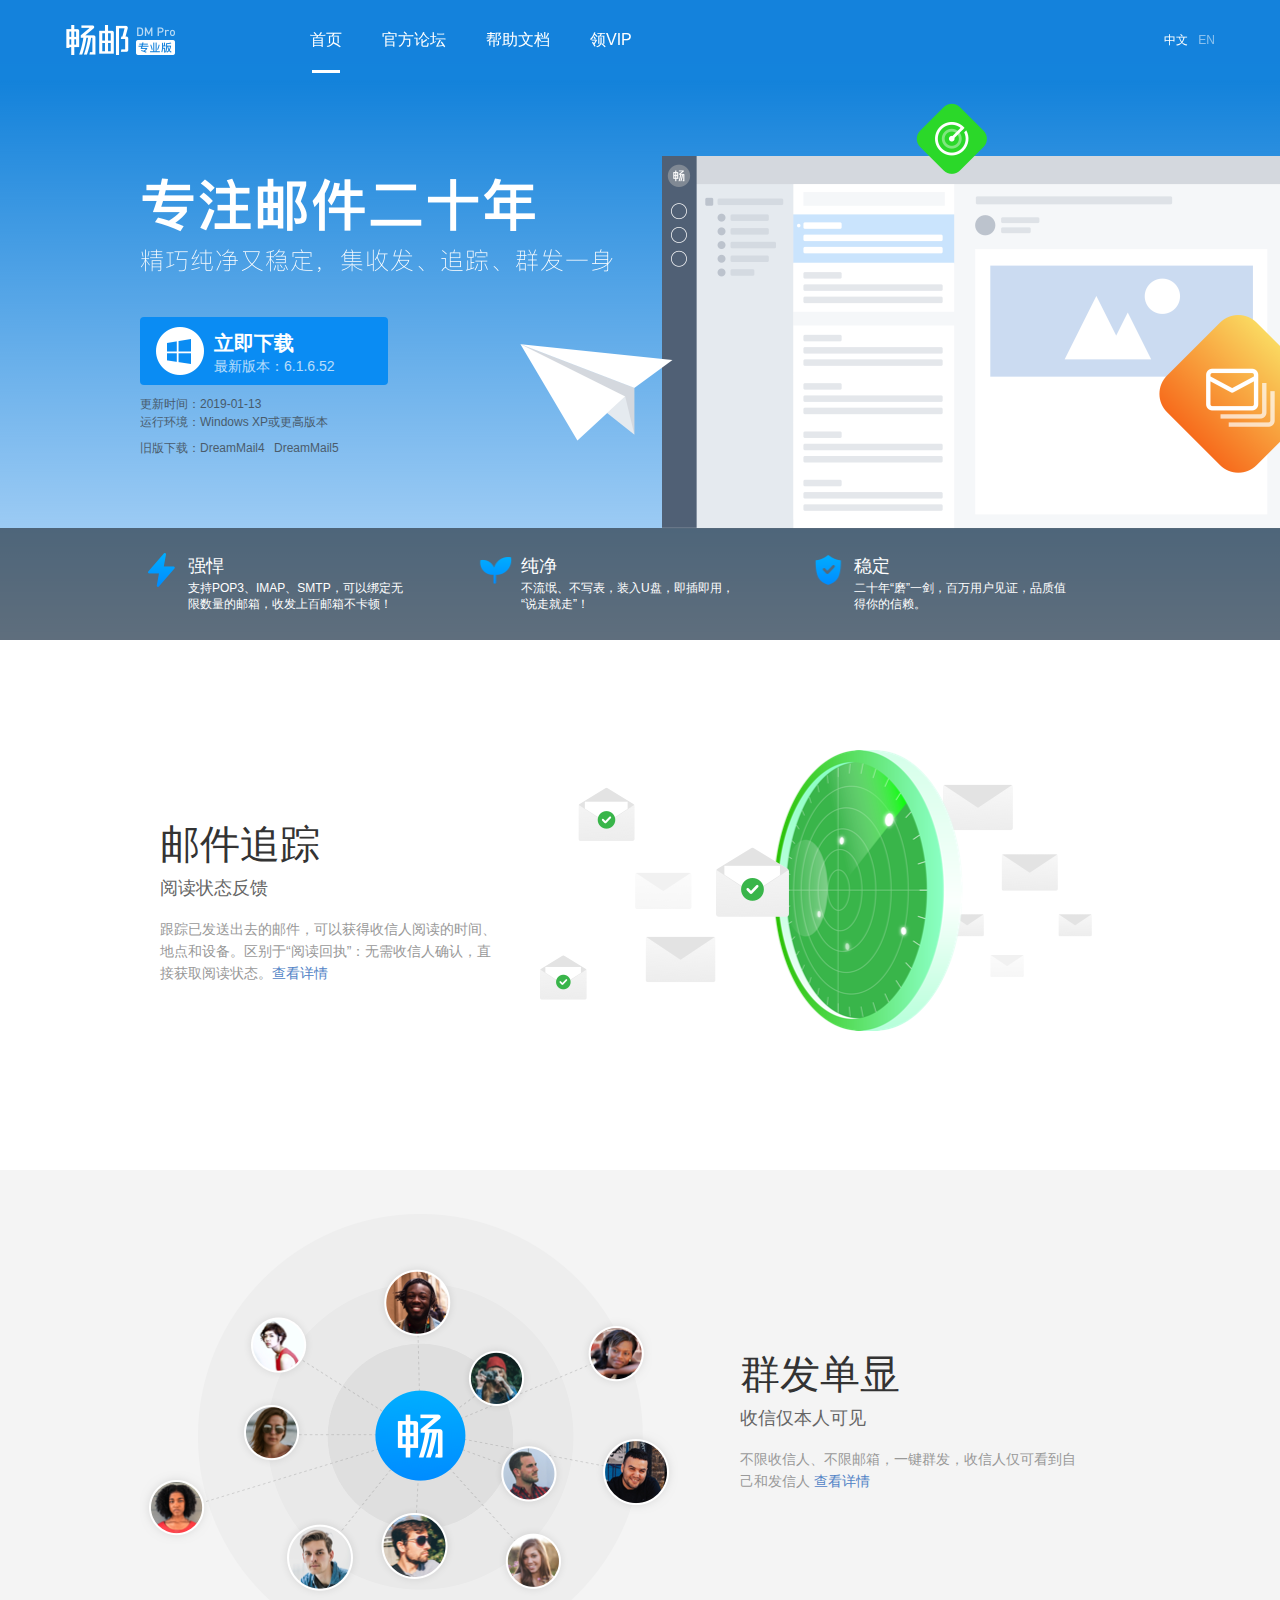
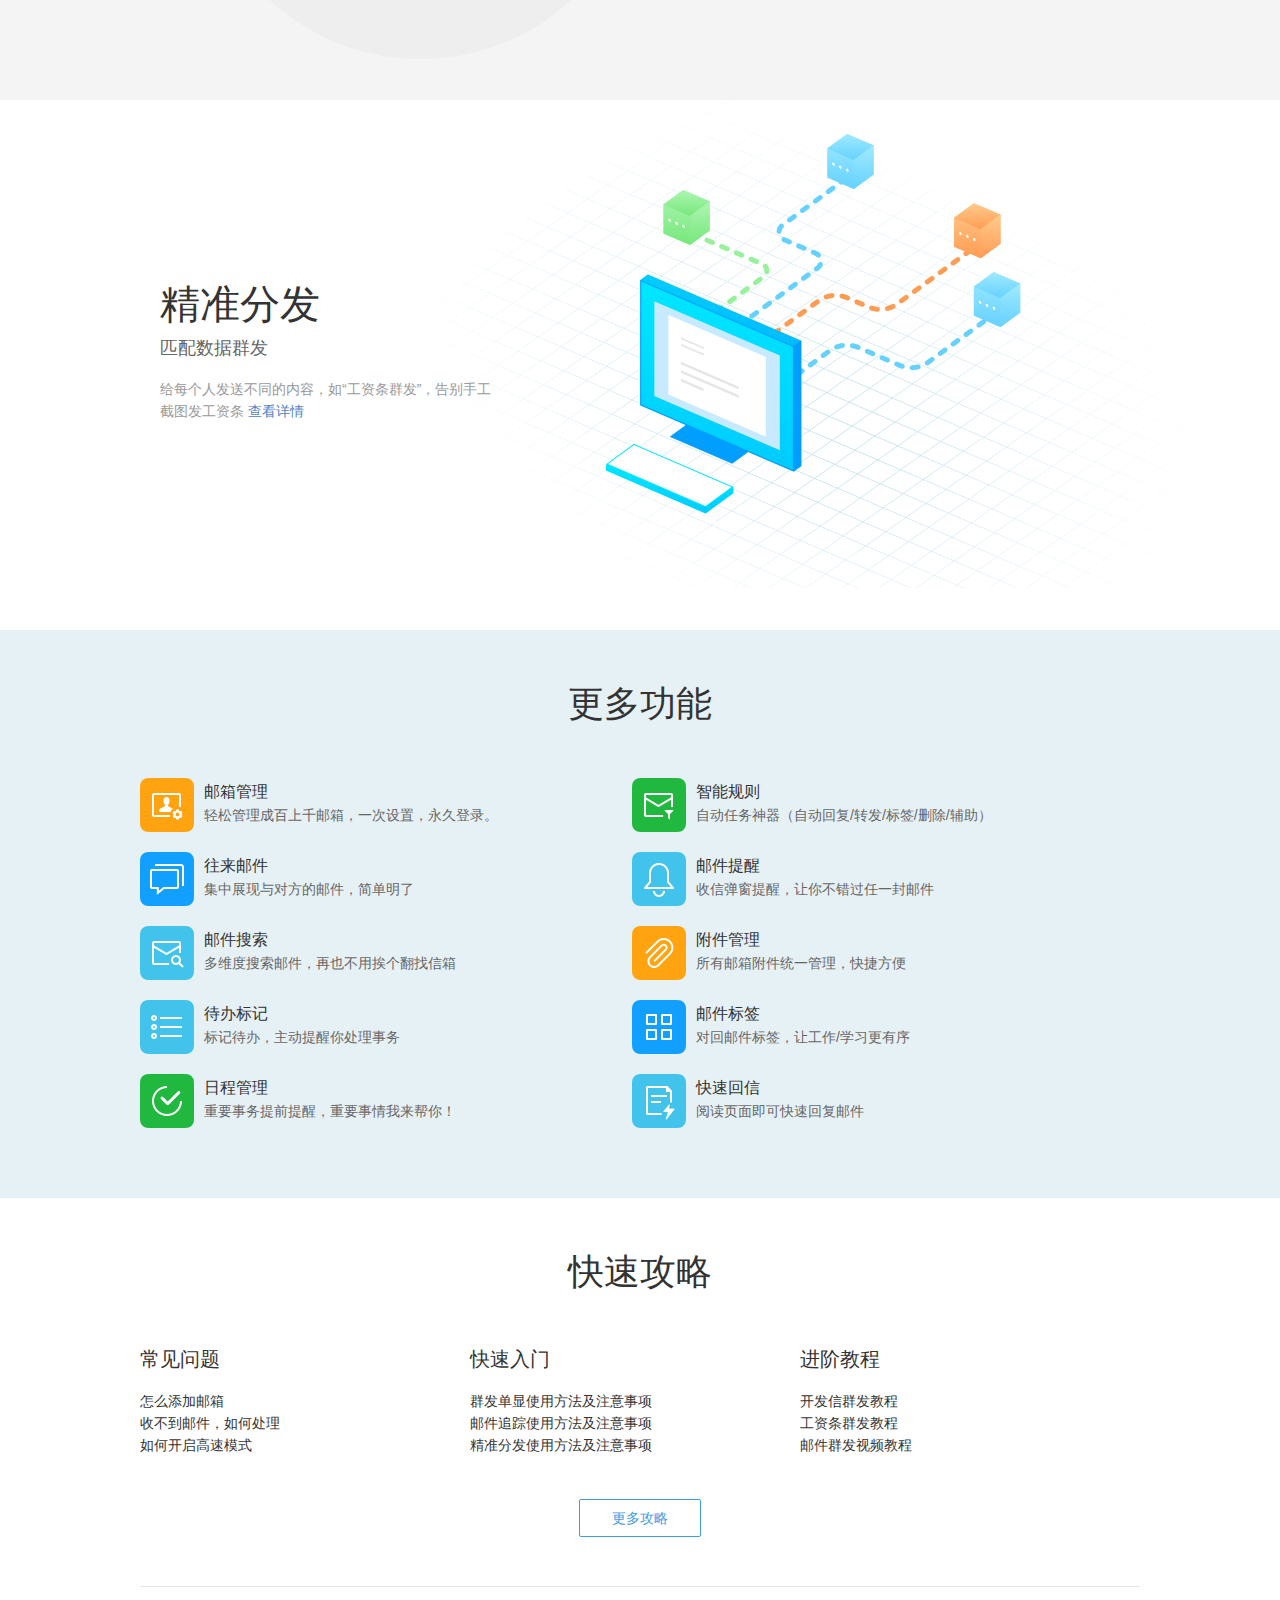
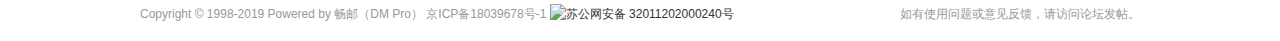
==== commit 619bba0a: "Update index.html" ====
--- a/index.html
+++ b/index.html
@@ -19,7 +19,7 @@
 					<li><a href="http://bbs.cymailer.com/d/166?web" target=blank>领VIP</a><span class="curr"></span></li>
 				</ul>
 				<div class="language">
-					<a href="http://www.cy-email.com/en/">EN</a>
+					<a href="#">EN</a>
 					<a class="curr" href="#">中文</a>
 				</div>
 			</div>
@@ -205,7 +205,7 @@
 		</div>
 	</div>
 <div class="footer">
-  <P>Copyright © 1998-2019 Powered by 畅邮（DM Pro）  京ICP备18039678号-1</P>
+  <P>Copyright © 1998-2019 Powered by 畅邮（DM Pro）  京ICP备18039678号-1   <a target="_blank" href="http://www.beian.gov.cn/portal/registerSystemInfo?recordcode=32011202000240" style="display:inline-block;text-decoration:none;height:20px;line-height:20px;"><img src="http://cy-email.com/gaba.png" style="float:left;"/>  苏公网安备 32011202000240号</a></p>
   <p class="contact">如有使用问题或意见反馈，请访问论坛发帖。</p>
 </div>
  <script>
--- a/style.css
+++ b/style.css
@@ -240,7 +240,7 @@
   color: #fff;
   opacity: .7;
   margin: 6px 0 0 10px;
-  width: 140px;
+  width: 170px;
 }
 
 .banner .download:hover {
